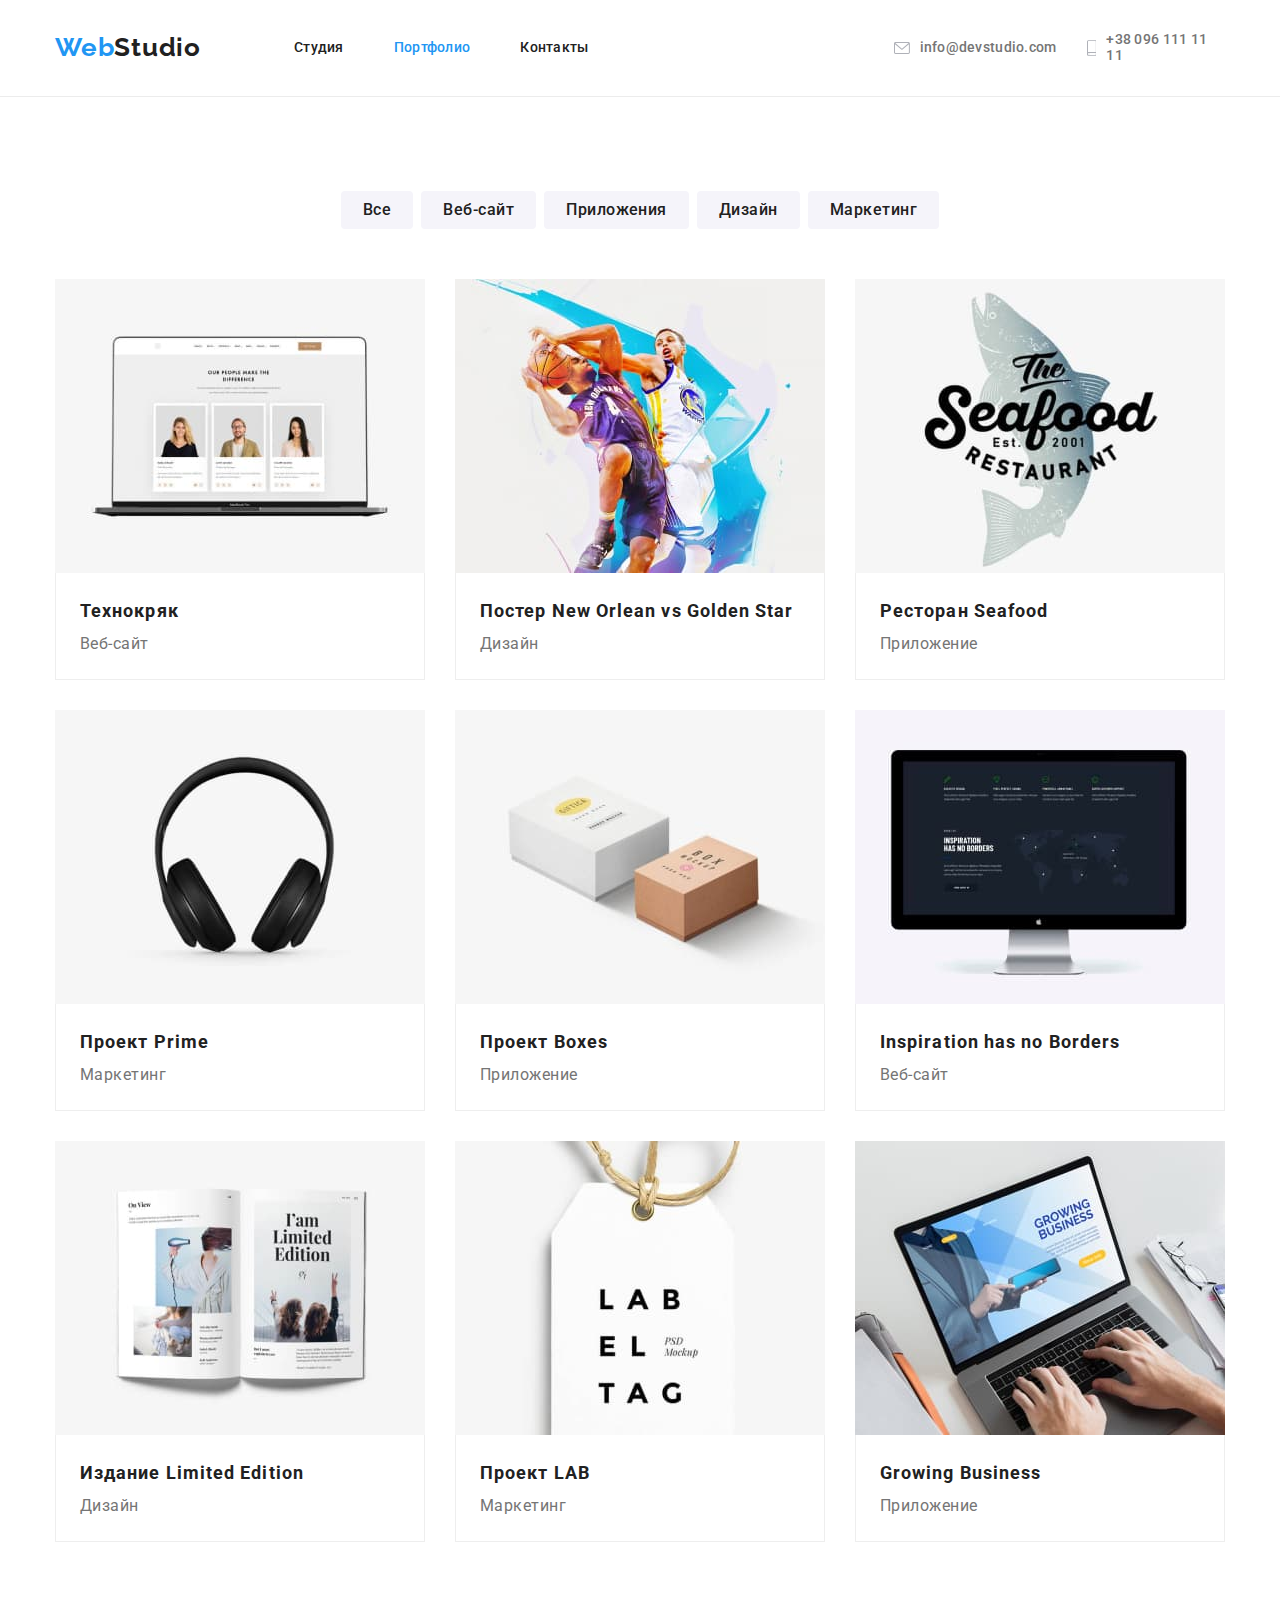
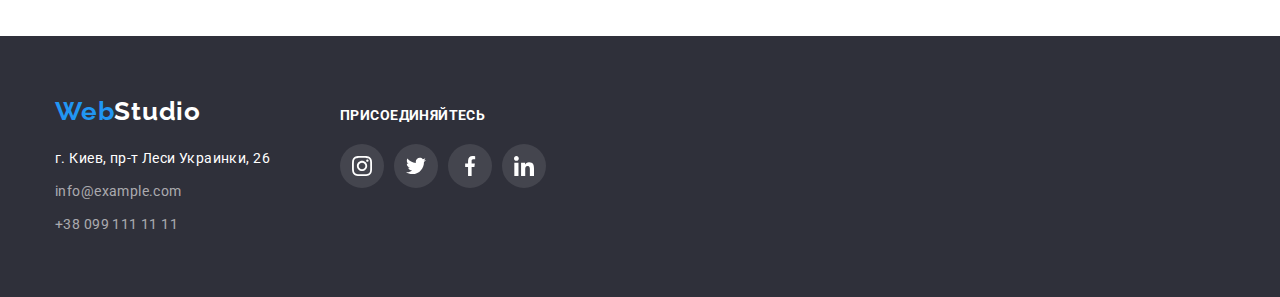
==== portfolio.html @ 17015af3 "copy-paste" ====
<!DOCTYPE html>
<html lang="ru">

<head>
    <meta charset="UTF-8">
    <meta http-equiv="X-UA-Compatible" content="IE=edge">
    <meta name="viewport" content="width=device-width, initial-scale=1.0">

    <link rel="preconnect" href="https://fonts.googleapis.com">
    <link rel="preconnect" href="https://fonts.gstatic.com" crossorigin>
    <link href="https://fonts.googleapis.com/css2?family=Raleway:wght@700&family=Roboto:wght@400;500;700;900&display=swap"
    rel="stylesheet">
    <link rel="stylesheet" href="https://cdnjs.cloudflare.com/ajax/libs/modern-normalize/1.1.0/modern-normalize.min.css">
    <link rel="stylesheet" href="./css/styles.css" />
    <title>Портфолио</title>
</head>

<body>
    <header>
        <div class="container navigation">
            <!-- Главная навигация -->
            <nav class="main-nav">
                <!-- Лого -->
                <a href="/" class="logo-header">Web<span class="logo-black">Studio</span></a>
                <!-- Навигация на другие страницы -->
                <ul class="site-nav list">
                    <li class="item"><a href="./index.html" class="link">Студия</a></li>
                    <li class="item"><a href="./portfolio.html" class="link current">Портфолио</a></li>
                    <li class="item"><a href="./contacts" class="link">Контакты</a></li>
                </ul>
            </nav>
            <ul class="contact list">
                <!-- Ссылка на адрес электронной почты  -->
                <li class="item">
                    <a class="link" href="mailto:info@devstudio.com">
                        <svg class="mail-icon">
                            <use href="./images/icons-defs.svg#icon-envelope">
                            </use>
                        </svg>
                        info@devstudio.com
                    </a>
                </li>
                <!-- Ссылка на телефонный номер -->
                <li class="item">
                    <a class="link" href="tel:+380961111111">
                        <svg class="phone-icon">
                            <use href="./images/icons-defs.svg#icon-phone">
                            </use>
                        </svg>
                        +38 096 111 11 11
                    </a>
                </li>
            </ul>
        </div>
    </header>   
    <main>
        <section>
        <div class="container section">
        <h1 class="portfolio-title hide">Портфолио</h1>
            <ul class="buttons list">
                <li class="item"><button class="button all" type="button">Все</button></li>
                <li class="item"><button class="button site" type="button">Веб-сайт</button></li>
                <li class="item"><button class="button app" type="button">Приложения</button></li>
                <li class="item"><button class="button design" type="button">Дизайн</button></li>
                <li class="item"><button class="button marketing" type="button">Маркетинг</button></li>
            </ul>    
            
            <ul class="project-cards list">
                <li class="project-item">
                    <a href="">
                        <img class="img-no-gap" src="./images/imgtechkrya.jpg" alt="Технокряк" width="370" />
                        <div class="btm-border">
                            <h2 class="title">Технокряк</h2>
                            <p>Веб-сайт</p>
                        </div>
                    </a>
                </li>
                <li class="project-item">
                    <a href="">
                        <img class="img-no-gap" src="./images/imgbb.jpg" alt="Постер New Orlean vs Golden Star" width="370" />
                        <div class="btm-border">
                            <h2 class="title">Постер New Orlean vs Golden Star</h2>
                            <p>Дизайн</p>
                        </div>
                    </a>
                </li>
                <li class="project-item">
                    <a href="">
                        <img class="img-no-gap" src="./images/imgseafood.jpg" alt="" width="370" />
                        <div class="btm-border">
                            <h2 class="title">Ресторан Seafood</h2>
                            <p>Приложение</p>
                        </div>
                    </a>
                </li>
                <li class="project-item">
                    <a href="">
                        <img class="img-no-gap" src="./images/imgprime.jpg" alt="Проект Prime" width="370" />
                        <div class="btm-border">
                            <h2 class="title">Проект Prime</h2>
                            <p>Маркетинг</p>
                        </div>
                    </a>
                </li>
                <li class="project-item">
                    <a href="">
                        <img class="img-no-gap" src="./images/imgboxes.jpg" alt="Проект Boxes" width="370" />
                        <div class="btm-border">
                            <h2 class="title">Проект Boxes</h2>
                            <p>Приложение</p>
                        </div>
                    </a>
                </li>
                <li class="project-item">
                    <a href="">
                        <img class="img-no-gap" src="./images/imginsp.jpg" alt="Inspiration has no Borders" width="370" />
                        <div class="btm-border">
                            <h2 class="title">Inspiration has no Borders</h2>
                            <p>Веб-сайт</p>
                        </div>
                    </a>
                </li>
                <li class="project-item">
                    <a href="">
                        <img class="img-no-gap" src="./images/imglimedi.jpg" alt="Издание Limited Edition" width="370" />
                        <div class="btm-border">
                            <h2 class="title">Издание Limited Edition</h2>
                            <p>Дизайн</p>
                        </div>
                    </a>
                </li>
                <li class="project-item">
                    <a href="">
                        <img class="img-no-gap" src="./images/imglab.jpg" alt="Проект LAB" width="370" />
                        <div class="btm-border">
                            <h2 class="title">Проект LAB</h2>
                            <p>Маркетинг</p>
                        </div>
                    </a>
                </li>
                <li class="project-item">
                    <a href="">
                        <img class="img-no-gap" src="./images/imggrowbus.jpg" alt="Growing Business" width="370" />
                        <div class="btm-border">
                            <h2 class="title">Growing Business</h2>
                            <p>Приложение</p>
                        </div>
                    </a>
                </li>
            </ul>
        </div>
        </section>
    </main>
        <footer class="footer">
            <div class="container">
                <div class="wraper">
                    <!-- Лого -->
                    <a href="/" class="logo-footer">Web<span class="logo-white">Studio</span></a>
                    <address>
                        <ul class="address list">
                            <!-- Ссылка на на карту с указанным адресом -->
                            <li class="item"><a class="map" href="https://goo.gl/maps/9BJSukgXdeU1Tu847" target="_blank"
                                    rel="noopener">г. Киев, пр-т Леси Украинки, 26</a></li>
                            <!-- Ссылка на адрес электронной почты  -->
                            <li class="item"><a class="link" href="mailto:info@example.com">info@example.com</a></li>
                            <!-- Ссылка на телефонный номер -->
                            <li class="item"><a class="link" href="tel:+380991111111">+38 099 111 11 11</a></li>
                        </ul>
                    </address>
                </div>
                <div class="join">
                    <p class="join-heading">присоединяйтесь</p>
                        <ul class="socials list">
                            <li class="social">
                                <a href="" class="link icon-instgram">
                                    <svg class="social-icon">
                                        <use href="./images/icons-defs.svg#icon-instagram-2">
                                        </use>
                                    </svg>
                                </a>
                            </li>
                            <li class="social">
                                <a href="" class="link icon-twitter">
                                    <svg class="social-icon">
                                        <use href="./images/icons-defs.svg#icon-twitter-1">
                                        </use>
                                    </svg>
                                </a>
                            </li>
                            <li class="social">
                                <a href="" class="link icon-facebook">
                                    <svg class="social-icon">
                                        <use href="./images/icons-defs.svg#icon-facebook-1">
                                        </use>
                                    </svg>
                                </a>
                            </li>
                            <li class="social">
                                <a href="" class="link icon-linkedin">
                                    <svg class="social-icon">
                                        <use href="./images/icons-defs.svg#icon-linkedin-1">
                                        </use>
                                    </svg>
                                </a>
                            </li>
                        </ul>
                </div>
            </div>
        </footer>
</body>
---- css/styles.css ----
*,
*::before,
*::after {
  box-sizing: border-box;
}

:root {
  --primary-text-color: #757575;
  --secondary-text-color: #212121;
  --white-color: #ffffff;
  --accent-color: #2196f3;
  --main-background-color: #ffffff;
  --secondary-background-color: #f5f4fa;
  --footer-color: #2f303a;
  --icon-primary-color: #afb1b8;
}

header {
  border-bottom: 1px solid #ececec;
  background: var(--white-color);
}

body {
  background-color: var(--main-background-color);
  color: var(--primary-text-color);

  font-family: Roboto, sans-serif;
  font-size: 14px;
  letter-spacing: 0.03em;
}

footer {
  background: var(--footer-color);
}

address {
  font-style: normal;

  line-height: 1.71;
  margin-top: 20px;
}

.wraper {
}

ul {
  padding-inline-start: 0px;
  margin-block-start: 1em;
  margin-block-end: 1em;
}

h1,
h2,
h3,
h4,
h5,
h6,
p {
  margin-block-start: 0;
  margin-block-end: 0;
}

.img-no-gap {
  display: block;
}

.vector {
  display: block;
}

.container {
  width: 1200px;
  padding: 0 15px;
  margin: 0 auto;
}

.footer .container {
  display: flex;
  align-items: baseline;
  padding-top: 60px;
  padding-bottom: 60px;
}

.section {
  padding-top: 94px;
  padding-bottom: 94px;
}

.container .section {
  padding-top: 0px;
  padding-bottom: 94px;
}

.hide {
  position: absolute;
  width: 1px;
  height: 1px;
  margin: -1px;
  border: 0;
  padding: 0;
  white-space: nowrap;
  clip-path: inset(100%);
  clip: rect(0 0 0 0);
  overflow: hidden;
}

/* Logo */

.logo-header {
  font-family: "Raleway";
  font-weight: 700;
  font-size: 26px;
  line-height: 1.19;

  letter-spacing: 0.03em;

  color: var(--accent-color);

  text-decoration: none;
}

.logo-black {
  font-family: "Raleway";

  font-weight: 700;
  font-size: 26px;
  line-height: 1.19;
  color: var(--secondary-text-color);

  letter-spacing: 0.03em;

  text-decoration: none;
}

.logo-white {
  font-family: "Raleway";
  font-weight: 700;
  font-size: 26px;
  line-height: 1.19;

  color: var(--white-color);
  text-decoration: none;
}

.logo-footer {
  font-family: "Raleway";
  font-weight: 700;
  font-size: 26px;
  line-height: 1.19;

  letter-spacing: 0.03em;

  color: var(--accent-color);
  text-decoration: none;
}

/* List */

.list {
  list-style: none;
  padding: 0;
  margin: 0;
}

/* Site nav */

.main-nav {
  display: flex;
  align-items: center;
}

.site-nav {
  display: flex;
  margin-left: 93px;
  padding-top: 32px;
  padding-bottom: 32px;

  font-weight: 500;
  font-size: 14px;
  line-height: 1.14;
  letter-spacing: 0.02em;
}

.navigation {
  display: flex;
}

.site-nav .item + .item {
  margin-left: 50px;
}

.contact {
  display: flex;
  align-items: center;
  margin-left: 305px;

  font-weight: 500;
  font-size: 14px;
  line-height: 1.14;
  letter-spacing: 0.02em;
}

.contact .item + .item {
  margin-left: 30px;
}

/* .contact-link:hover,
.contact-link:focus {
  color: var(--accent-color);
  fill: var(--accent-color);
} */

.site-nav .link {
  padding: 32px 0;
  text-decoration: none;
  color: var(--secondary-text-color);
}
.site-nav .link:hover,
.site-nav .link:focus {
  color: var(--accent-color);
}
.site-nav .link.current {
  color: var(--accent-color);
}
.contact .link {
  align-items: center;
  display: flex;
  padding: 32px 0;
  text-decoration: none;
  color: var(--primary-text-color);
}
.contact .link:hover,
.contact .link:focus {
  color: var(--accent-color);
}

.contact .link:hover .mail-icon {
  fill: var(--accent-color);
}
.contact .link:focus .mail-icon {
  fill: var(--accent-color);
}

.contact .link:hover .phone-icon {
  fill: var(--accent-color);
}
.contact .link:focus .phone-icon {
  fill: var(--accent-color);
}
/* Hero */

.hero {
  background-color: var(--footer-color);

  text-align: center;
}

.overlay {
  max-width: 2000px;
  margin-left: auto;
  margin-right: auto;

  background-image: linear-gradient(
      to right,
      rgba(47, 48, 58, 0.4),
      rgba(47, 48, 58, 0.4)
    ),
    url(../images/hero_background.jpg);
  background-repeat: no-repeat;
  background-position: center;
  background-size: cover;
}

.hero-heading {
  display: block;

  font-weight: 900;
  font-size: 44px;
  line-height: 1.36;
  text-align: center;
  letter-spacing: 0.06em;
  text-transform: uppercase;

  color: var(--white-color);

  padding-top: 200px;
}

.hero-button {
  background-color: var(--accent-color);
  color: var(--white-color);
  cursor: pointer;

  box-shadow: 0px 4px 4px rgba(0, 0, 0, 0.15);
  border-radius: 4px;
  border: none;

  letter-spacing: 0.06em;

  padding: 10px 32px;
  margin-top: 30px;
  margin-bottom: 200px;
}

.button-center {
  /* Заказать услугу */

  font-weight: 700;
  font-size: 16px;
  line-height: 1.87;

  letter-spacing: 0.06em;
}

/* Features */

.features .list {
  display: flex;
  flex-wrap: wrap;
}

.feature-card {
  width: 270px;
  margin-right: 30px;
}

.feature-card:nth-child(4n) {
  margin-right: 0px;
}

.features .title {
  color: var(--secondary-text-color);

  font-size: 36px;
  line-height: 1.16;

  letter-spacing: 0.03em;
}

.feature-title {
  font-weight: 700;
  font-size: 14px;
  line-height: 1.14;
  letter-spacing: 0.03em;
  text-transform: uppercase;

  color: var(--secondary-text-color);

  margin-bottom: 10px;
}

.features .text {
  font-weight: 400;
  font-size: 14px;
  line-height: 1.71;

  letter-spacing: 0.03em;
}

/* Work */

.work {
  padding-top: 0px;
}

.thumb {
  background: var(--secondary-background-color);
  display: flex;
  align-items: center;
  justify-content: center;
  height: 120px;
  margin-bottom: 30px;
}

.feature-icon {
  width: 70px;
  height: 70px;
  color: var(--white-color);
  fill: var(--icon-primary-color);
}

.project-item {
  width: 370px;

  margin-top: 30px;
  margin-right: 30px;
}
.project-item:nth-child(3n) {
  margin-right: 0px;
}

.project-cards {
  margin-top: -30px;
  margin-right: -30px;
  display: flex;
  flex-wrap: wrap;
}

.btm-border {
  border-bottom: 1px solid #eeeeee;
  border-left: 1px solid #eeeeee;
  border-right: 1px solid #eeeeee;

  padding: 20px 24px;
}

.work-item {
  display: flex;
  flex-wrap: wrap;
  width: 370px;
  margin-right: 30px;
}

.work .title {
  font-size: 36px;
  line-height: 1.16;
  letter-spacing: 0.03em;
  text-align: center;

  color: var(--secondary-text-color);
}

.work .list {
  display: flex;
  flex-wrap: wrap;
  margin-top: 50px;
}

.list.item::nth-child(3n) {
  margin-right: 0px;
}

.work-item:nth-child(3n) {
  margin-right: 0px;
}

/* Team */

.team {
  background-color: var(--secondary-background-color);
}

.item-card {
  width: 270px;
  background: #ffffff;
  box-shadow: 0px 1px 3px rgb(0 0 0 / 12%), 0px 1px 1px rgb(0 0 0 / 14%),
    0px 2px 1px rgb(0 0 0 / 20%);
  border-radius: 0px 0px 4px 4px;
}

.team .title {
  font-size: 36px;
  line-height: 1.16;
  text-align: center;
  letter-spacing: 0.03em;

  color: var(--secondary-text-color);
}

.team .list {
  margin-top: 50px;
  display: flex;
}

.member-title {
  top: 1925px;

  font-weight: 500;
  font-size: 16px;
  line-height: 1.18;

  text-align: center;
  letter-spacing: 0.03em;

  color: var(--secondary-text-color);
}

.team .text {
  margin-top: 10px;
  font-size: 16px;
  line-height: 1.18;

  text-align: center;
  letter-spacing: 0.03em;
}

.list .item-card {
  margin-right: 30px;
}

.list .item-card:nth-child(4n) {
  margin-right: 0px;
}

.bottom-card {
  padding: 30px 0px;
}

/* ДЗ на проверке */

.item-card .social {
  margin-right: 10px;
}

.item-card .social:nth-child(4n) {
  margin-right: 0px;
}

.socials {
  align-items: center;
  justify-content: center;
  padding: 0;
  margin-top: 16px;
}

.socials.list {
  margin-top: 16px;
}

/* button */

/* button-icon */
.social-icon {
  padding: 12px;
  width: 44px;
  height: 44px;
  color: var(--white-color);
  fill: var(--icon-primary-color);
}

.social .link {
  border-radius: 50%;
  background: rgba(255, 255, 255, 0.1);

  display: flex;
}

.team-link {
  color: tomato;
  background-color: var(--accent-color);
}

.social .link:hover,
.social .link:focus {
  background: var(--accent-color);
}

.social .link:hover .social-icon {
  fill: var(--white-color);
}
.social .link:focus .social-icon {
  fill: var(--white-color);
}

.mail-icon {
  margin-right: 10px;
  width: 16px;
  height: 12px;
  color: var(--white-color);
  fill: var(--icon-primary-color);
}

.phone-icon {
  margin-right: 10px;
  width: 10px;
  height: 16px;
  color: var(--white-color);
  fill: var(--icon-primary-color);
}

/* Эта часть на проверке */

/* Button */

.buttons {
  margin-bottom: 50px;

  display: flex;
  justify-content: center;
}

.buttons .item + .item {
  margin-left: 8px;
}

.button {
  cursor: pointer;
  background-color: var(--secondary-background-color);
  color: var(--secondary-text-color);
  border-radius: 4px;

  text-align: center;

  font-family: "Roboto";
  font-weight: 500;
  font-size: 16px;
  line-height: 1.62;
  letter-spacing: 0.03em;
  border: none;

  padding: 6px 22px;
}
.button:hover {
  background-color: var(--accent-color);
  color: var(--secondary-background-color);
}
.button:focus {
  background-color: var(--accent-color);
  color: var(--secondary-background-color);
}

.button.marketing:hover,
.button.marketing:focus,
.button.design:hover,
.button.design:focus,
.button.app:hover,
.button.app:focus,
.button.site:hover,
.button.site:focus,
.button.all:hover,
.button.all:focus {
  box-shadow: 0px 3px 1px rgba(0, 0, 0, 0.1), 0px 1px 2px rgba(0, 0, 0, 0.08),
    0px 2px 2px rgba(0, 0, 0, 0.12);
}

.filters .button {
  font-family: "Roboto";

  font-weight: 500;
  font-size: 16px;
  line-height: 1.62;

  text-align: center;
  letter-spacing: 0.03em;
  border: none;
}

/* Projects */

.title {
  font-family: "Roboto";
  font-style: normal;
  font-weight: 700;
  font-size: 18px;
  line-height: 2;

  letter-spacing: 0.06em;

  color: var(--secondary-text-color);
}

.features .title,
.projects-title,
.filters .title {
  visibility: hidden;
}

p {
  line-height: 30px;
  font-size: 16px;
  letter-spacing: 0.03em;
}

/* Clients */

.clients .title {
  font-size: 36px;
  line-height: 1.16;
  text-align: center;
  letter-spacing: 0.03em;

  color: var(--secondary-text-color);
}

.clients .list {
  margin-top: 50px;
  display: flex;
}

.clients li {
  width: 170px;
  height: 92px;
  margin-right: 30px;
}

.clients li:nth-child(6n) {
  margin-right: 0px;
}

.clients svg {
  padding: 16px 32px;
  width: 170px;
  height: 92px;

  outline: 1px solid var(--icon-primary-color);
  border-radius: 4px;
}

/* .clients a {
  display: flex;
  width: 106px;
  height: 60px;
} */

.client-icon {
  padding: 12px;
  width: 44px;
  height: 44px;
  color: var(--accent-color);
  fill: var(--icon-primary-color);
}

.client .link:hover .client-icon {
  fill: var(--accent-color);
  outline-color: var(--accent-color);
}
.client .link:focus .client-icon {
  fill: var(--accent-color);
  outline-color: var(--accent-color);
}

/* Footer */

.address .item + .item {
  margin-top: 9px;
}

/* Links */
.map {
  color: var(--white-color);
  text-decoration: none;
}
.address .map:hover,
.address .map:focus {
  color: var(--accent-color);
}

.address .link {
  text-decoration: none;
  color: rgba(255, 255, 255, 0.6);
}
.address .link:hover,
.address .link:focus {
  color: var(--accent-color);
}

.join {
  margin-left: 70px;
}

.join .list {
  display: flex;
}

.join-heading {
  font-weight: 700;
  font-size: 14px;
  line-height: 1.14;
  text-transform: uppercase;
  color: var(--white-color);
}

.join .socials {
  margin-top: 20px;
}

.join .social {
  margin-right: 10px;
}

.join .social:nth-child(4n) {
  margin-right: 0px;
}

.project-cards a {
  display: block;
  text-decoration: none;
  color: var(--primary-text-color);
}

.project-cards a:hover {
  box-shadow: 0px 1px 1px rgba(0, 0, 0, 0.12), 0px 4px 4px rgba(0, 0, 0, 0.06),
    1px 4px 6px rgba(0, 0, 0, 0.16);
}
.project-cards a:focus {
  box-shadow: 0px 1px 1px rgba(0, 0, 0, 0.12), 0px 4px 4px rgba(0, 0, 0, 0.06),
    1px 4px 6px rgba(0, 0, 0, 0.16);
}

footer .social-icon {
  fill: var(--white-color);
}

/* Icons sprite */

.icon {
  display: inline-block;
  width: 1em;
  height: 1em;
  stroke-width: 0;
  stroke: currentColor;
  fill: currentColor;
}
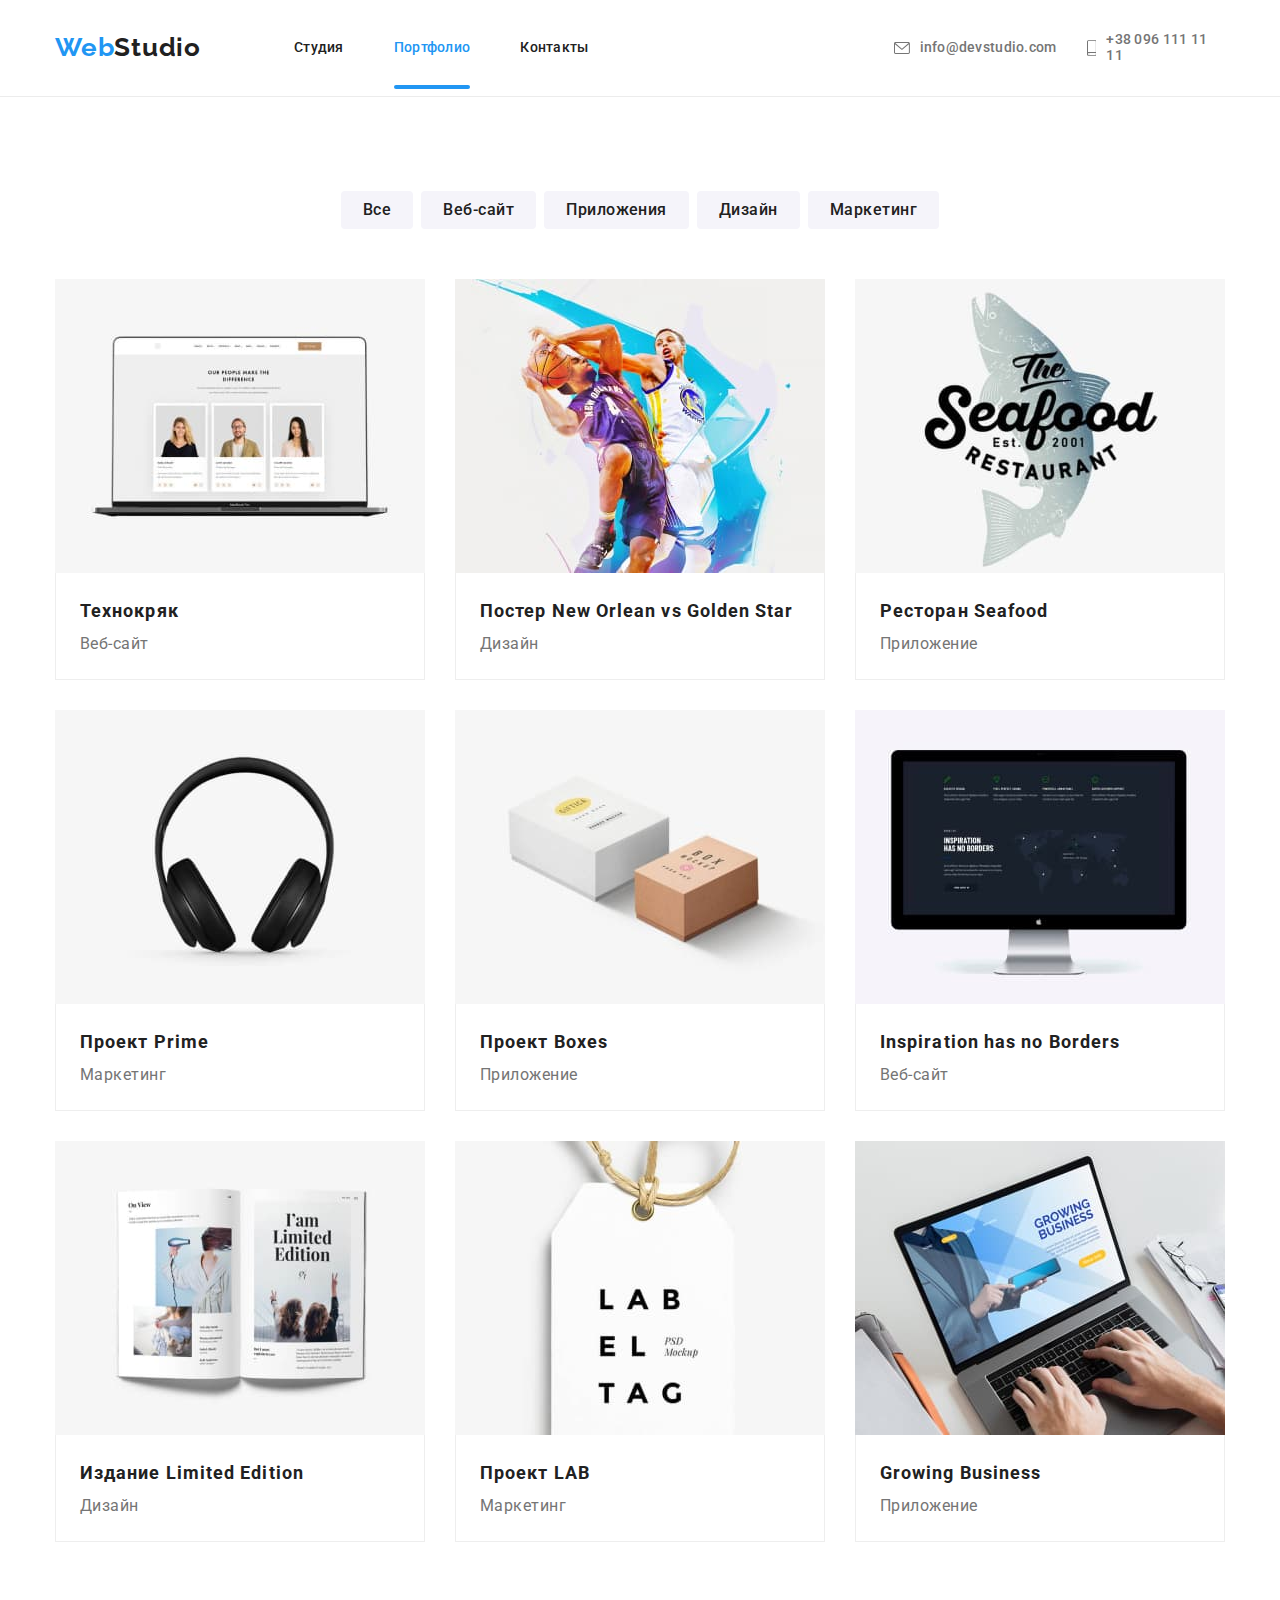
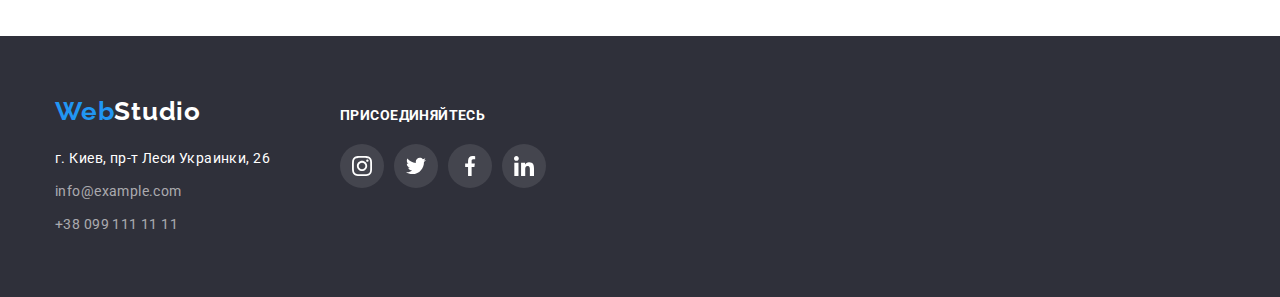
==== commit 8429f5b1: "Saved transitions for all links" ====
--- a/portfolio.html
+++ b/portfolio.html
@@ -68,7 +68,10 @@
             <ul class="project-cards list">
                 <li class="project-item">
                     <a href="">
-                        <img class="img-no-gap" src="./images/imgtechkrya.jpg" alt="Технокряк" width="370" />
+                        <div class="project-thumb">
+                            <p class="project-text">Ресурс предлагает комплексные предложения с разным уровнем функционала и сервисов. Все это позволит посетителю получить исчерпывающие сведения о компании или частном лице.</p>
+                            <img class="img-no-gap" src="./images/imgtechkrya.jpg" alt="Технокряк" width="370" />
+                        </div>
                         <div class="btm-border">
                             <h2 class="title">Технокряк</h2>
                             <p>Веб-сайт</p>
@@ -77,7 +80,10 @@
                 </li>
                 <li class="project-item">
                     <a href="">
-                        <img class="img-no-gap" src="./images/imgbb.jpg" alt="Постер New Orlean vs Golden Star" width="370" />
+                        <div class="project-thumb">
+                            <p class="project-text">Lorem ipsum, dolor sit amet consectetur adipisicing elit. Repudiandae nostrum consequuntur impedit magni suscipit, modi odio quibusdam praesentium odit nihil unde iure!</p>
+                            <img class="img-no-gap" src="./images/imgbb.jpg" alt="Постер New Orlean vs Golden Star" width="370" />
+                        </div>
                         <div class="btm-border">
                             <h2 class="title">Постер New Orlean vs Golden Star</h2>
                             <p>Дизайн</p>
@@ -86,7 +92,11 @@
                 </li>
                 <li class="project-item">
                     <a href="">
-                        <img class="img-no-gap" src="./images/imgseafood.jpg" alt="" width="370" />
+                        <div class="project-thumb">
+                            <p class="project-text">Lorem ipsum, dolor sit amet consectetur adipisicing elit. Repudiandae nostrum consequuntur impedit magni
+                                suscipit, modi odio quibusdam praesentium odit nihil unde iure!</p>
+                            <img class="img-no-gap" src="./images/imgseafood.jpg" alt="" width="370" />
+                        </div>
                         <div class="btm-border">
                             <h2 class="title">Ресторан Seafood</h2>
                             <p>Приложение</p>
@@ -95,7 +105,11 @@
                 </li>
                 <li class="project-item">
                     <a href="">
-                        <img class="img-no-gap" src="./images/imgprime.jpg" alt="Проект Prime" width="370" />
+                        <div class="project-thumb">
+                            <p class="project-text">Lorem ipsum, dolor sit amet consectetur adipisicing elit. Repudiandae nostrum consequuntur impedit magni
+                                suscipit, modi odio quibusdam praesentium odit nihil unde iure!</p>
+                            <img class="img-no-gap" src="./images/imgprime.jpg" alt="Проект Prime" width="370" />
+                        </div>    
                         <div class="btm-border">
                             <h2 class="title">Проект Prime</h2>
                             <p>Маркетинг</p>
@@ -104,7 +118,11 @@
                 </li>
                 <li class="project-item">
                     <a href="">
-                        <img class="img-no-gap" src="./images/imgboxes.jpg" alt="Проект Boxes" width="370" />
+                        <div class="project-thumb">
+                            <p class="project-text">Lorem ipsum, dolor sit amet consectetur adipisicing elit. Repudiandae nostrum consequuntur impedit magni
+                                suscipit, modi odio quibusdam praesentium odit nihil unde iure!</p>
+                            <img class="img-no-gap" src="./images/imgboxes.jpg" alt="Проект Boxes" width="370" />
+                        </div>
                         <div class="btm-border">
                             <h2 class="title">Проект Boxes</h2>
                             <p>Приложение</p>
@@ -113,7 +131,11 @@
                 </li>
                 <li class="project-item">
                     <a href="">
-                        <img class="img-no-gap" src="./images/imginsp.jpg" alt="Inspiration has no Borders" width="370" />
+                        <div class="project-thumb">
+                            <p class="project-text">Lorem ipsum, dolor sit amet consectetur adipisicing elit. Repudiandae nostrum consequuntur impedit magni
+                                suscipit, modi odio quibusdam praesentium odit nihil unde iure!</p>
+                            <img class="img-no-gap" src="./images/imginsp.jpg" alt="Inspiration has no Borders" width="370" />
+                        </div>
                         <div class="btm-border">
                             <h2 class="title">Inspiration has no Borders</h2>
                             <p>Веб-сайт</p>
@@ -122,7 +144,11 @@
                 </li>
                 <li class="project-item">
                     <a href="">
-                        <img class="img-no-gap" src="./images/imglimedi.jpg" alt="Издание Limited Edition" width="370" />
+                        <div class="project-thumb">
+                            <p class="project-text">Lorem ipsum, dolor sit amet consectetur adipisicing elit. Repudiandae nostrum consequuntur impedit magni
+                                suscipit, modi odio quibusdam praesentium odit nihil unde iure!</p>
+                            <img class="img-no-gap" src="./images/imglimedi.jpg" alt="Издание Limited Edition" width="370" />
+                        </div>
                         <div class="btm-border">
                             <h2 class="title">Издание Limited Edition</h2>
                             <p>Дизайн</p>
@@ -131,7 +157,11 @@
                 </li>
                 <li class="project-item">
                     <a href="">
-                        <img class="img-no-gap" src="./images/imglab.jpg" alt="Проект LAB" width="370" />
+                        <div class="project-thumb">
+                            <p class="project-text">Lorem ipsum, dolor sit amet consectetur adipisicing elit. Repudiandae nostrum consequuntur impedit magni
+                                suscipit, modi odio quibusdam praesentium odit nihil unde iure!</p>
+                            <img class="img-no-gap" src="./images/imglab.jpg" alt="Проект LAB" width="370" />
+                        </div>
                         <div class="btm-border">
                             <h2 class="title">Проект LAB</h2>
                             <p>Маркетинг</p>
@@ -140,7 +170,11 @@
                 </li>
                 <li class="project-item">
                     <a href="">
-                        <img class="img-no-gap" src="./images/imggrowbus.jpg" alt="Growing Business" width="370" />
+                        <div class="project-thumb">
+                            <p class="project-text">Lorem ipsum, dolor sit amet consectetur adipisicing elit. Repudiandae nostrum consequuntur impedit magni
+                                suscipit, modi odio quibusdam praesentium odit nihil unde iure!</p>
+                            <img class="img-no-gap" src="./images/imggrowbus.jpg" alt="Growing Business" width="370" />
+                        </div>    
                         <div class="btm-border">
                             <h2 class="title">Growing Business</h2>
                             <p>Приложение</p>
--- a/css/styles.css
+++ b/css/styles.css
@@ -13,6 +13,7 @@
   --secondary-background-color: #f5f4fa;
   --footer-color: #2f303a;
   --icon-primary-color: #afb1b8;
+  --overlay-background: rgba(0, 0, 0, 0.2);
 }
 
 header {
@@ -185,6 +186,10 @@
   display: flex;
 }
 
+.site-nav .item {
+  position: relative;
+}
+
 .site-nav .item + .item {
   margin-left: 50px;
 }
@@ -204,16 +209,14 @@
   margin-left: 30px;
 }
 
-/* .contact-link:hover,
-.contact-link:focus {
-  color: var(--accent-color);
-  fill: var(--accent-color);
-} */
-
 .site-nav .link {
   padding: 32px 0;
   text-decoration: none;
   color: var(--secondary-text-color);
+
+  transition-property: color;
+  transition-duration: 250ms;
+  transition-timing-function: cubic-bezier(0.4, 0, 0.2, 1);
 }
 .site-nav .link:hover,
 .site-nav .link:focus {
@@ -222,12 +225,34 @@
 .site-nav .link.current {
   color: var(--accent-color);
 }
+
+.link.current::after {
+  display: block;
+  position: absolute;
+
+  content: "";
+  width: 100%;
+  height: 4px;
+  background-color: var(--accent-color);
+  border-radius: 2px;
+
+  bottom: -33px;
+}
+
+a .link.current {
+  position: relative;
+}
+
 .contact .link {
   align-items: center;
   display: flex;
   padding: 32px 0;
   text-decoration: none;
   color: var(--primary-text-color);
+
+  transition-property: color;
+  transition-duration: 250ms;
+  transition-timing-function: cubic-bezier(0.4, 0, 0.2, 1);
 }
 .contact .link:hover,
 .contact .link:focus {
@@ -253,10 +278,8 @@
   background-color: var(--footer-color);
 
   text-align: center;
-}
-
-.overlay {
-  max-width: 2000px;
+
+  max-width: 1600px;
   margin-left: auto;
   margin-right: auto;
 
@@ -269,6 +292,9 @@
   background-repeat: no-repeat;
   background-position: center;
   background-size: cover;
+
+  padding-top: 200px;
+  padding-bottom: 200px;
 }
 
 .hero-heading {
@@ -282,8 +308,6 @@
   text-transform: uppercase;
 
   color: var(--white-color);
-
-  padding-top: 200px;
 }
 
 .hero-button {
@@ -299,7 +323,6 @@
 
   padding: 10px 32px;
   margin-top: 30px;
-  margin-bottom: 200px;
 }
 
 .button-center {
@@ -395,6 +418,100 @@
   display: flex;
   flex-wrap: wrap;
 }
+
+/* ДЗ 5 ниже */
+
+.work-thumb {
+  position: relative;
+}
+
+.work-thumb::before {
+  display: inline-block;
+  position: absolute;
+  bottom: 0;
+  left: 0;
+  content: "";
+  width: 100%;
+  height: 70px;
+  background-color: rgba(47, 48, 58, 0.8);
+}
+
+.work-title {
+  position: absolute;
+
+  font-weight: 700;
+  font-size: 14px;
+  line-height: 1.14;
+  letter-spacing: 0.03em;
+  text-transform: uppercase;
+
+  padding: 27px 82px;
+  bottom: 0;
+  left: 0;
+
+  width: 100%;
+
+  color: var(--white-color);
+}
+
+.project-thumb {
+  overflow: hidden;
+  position: relative;
+}
+
+.project-thumb::before {
+  display: inline-block;
+  position: absolute;
+
+  content: "";
+  width: 100%;
+  height: 100%;
+  background-color: rgba(33, 150, 243, 0.9);
+
+  opacity: 0;
+  transform: translateY(100%);
+  transition: transform 250ms cubic-bezier(0.4, 0, 0.2, 1);
+}
+
+.project-thumb .project-text {
+  width: 100%;
+  padding: 63px 24px;
+
+  position: absolute;
+  top: 50%;
+  left: 50%;
+  transform: translateY(30%);
+  transition: transform 250ms cubic-bezier(0.4, 0, 0.2, 1);
+
+  color: var(--white-color);
+
+  font-size: 18px;
+  line-height: 1.55;
+
+  opacity: 0;
+
+}
+
+.project-cards a:hover .project-text {
+  transform: translate(-50%, -50%);
+  opacity: 1;
+}
+
+.project-cards a:hover .project-thumb::before {
+  transform: translateY(0);
+  opacity: 1;
+}
+
+.project-cards a:focus .project-text {
+  opacity: 1;
+}
+
+.project-cards a:focus .project-thumb::before {
+  /* transform: translateY(0) don't work */
+  opacity: 1;
+}
+
+/* ДЗ 5 конец */
 
 .btm-border {
   border-bottom: 1px solid #eeeeee;
@@ -526,18 +643,20 @@
   height: 44px;
   color: var(--white-color);
   fill: var(--icon-primary-color);
+
+  transition-property: fill;
+  transition-duration: 250ms;
+  transition-timing-function: cubic-bezier(0.4, 0, 0.2, 1);
 }
 
 .social .link {
   border-radius: 50%;
   background: rgba(255, 255, 255, 0.1);
-
-  display: flex;
-}
-
-.team-link {
-  color: tomato;
-  background-color: var(--accent-color);
+  display: flex;
+
+  transition-property: background-color;
+  transition-duration: 250ms;
+  transition-timing-function: cubic-bezier(0.4, 0, 0.2, 1);
 }
 
 .social .link:hover,
@@ -557,7 +676,11 @@
   width: 16px;
   height: 12px;
   color: var(--white-color);
-  fill: var(--icon-primary-color);
+  fill: var(--primary-text-color);
+
+  transition-property: fill;
+  transition-duration: 250ms;
+  transition-timing-function: cubic-bezier(0.4, 0, 0.2, 1);
 }
 
 .phone-icon {
@@ -565,7 +688,11 @@
   width: 10px;
   height: 16px;
   color: var(--white-color);
-  fill: var(--icon-primary-color);
+  fill: var(--primary-text-color);
+
+  transition-property: fill;
+  transition-duration: 250ms;
+  transition-timing-function: cubic-bezier(0.4, 0, 0.2, 1);
 }
 
 /* Эта часть на проверке */
@@ -599,7 +726,13 @@
   border: none;
 
   padding: 6px 22px;
-}
+
+  transition-property: background-color, color , box-shadow: 0px 0px 0px rgb(0 0 0 / 0%), 0px 0px 0px rgb(0 0 0 / 0%),
+    0px 0px 0px rgb(0 0 0 / 0%);
+  transition-duration: 250ms;
+  transition-timing-function: cubic-bezier(0.4, 0, 0.2, 1);
+}
+
 .button:hover {
   background-color: var(--accent-color);
   color: var(--secondary-background-color);
@@ -696,18 +829,17 @@
   border-radius: 4px;
 }
 
-/* .clients a {
-  display: flex;
-  width: 106px;
-  height: 60px;
-} */
-
 .client-icon {
   padding: 12px;
   width: 44px;
   height: 44px;
   color: var(--accent-color);
   fill: var(--icon-primary-color);
+  outline-color: var(--icon-primary-color);
+
+  transition-property: fill, outline-color;
+  transition-duration: 250ms;
+  transition-timing-function: cubic-bezier(0.4, 0, 0.2, 1);
 }
 
 .client .link:hover .client-icon {
@@ -729,6 +861,10 @@
 .map {
   color: var(--white-color);
   text-decoration: none;
+
+  transition-property: color;
+  transition-duration: 250ms;
+  transition-timing-function: cubic-bezier(0.4, 0, 0.2, 1);
 }
 .address .map:hover,
 .address .map:focus {
@@ -738,6 +874,10 @@
 .address .link {
   text-decoration: none;
   color: rgba(255, 255, 255, 0.6);
+
+  transition-property: color;
+  transition-duration: 250ms;
+  transition-timing-function: cubic-bezier(0.4, 0, 0.2, 1);
 }
 .address .link:hover,
 .address .link:focus {
@@ -776,6 +916,11 @@
   display: block;
   text-decoration: none;
   color: var(--primary-text-color);
+
+  transition-property: box-shadow: 0px 0px 0px rgb(0 0 0 / 0%), 0px 0px 0px rgb(0 0 0 / 0%),
+    0px 0px 0px rgb(0 0 0 / 0%);
+  transition-duration: 250ms;
+  transition-timing-function: cubic-bezier(0.4, 0, 0.2, 1);
 }
 
 .project-cards a:hover {
@@ -801,3 +946,56 @@
   stroke: currentColor;
   fill: currentColor;
 }
+
+/* backdrop & modal-window */
+
+.backdrop {
+  position: fixed;
+  top: 0;
+  left: 0;
+  width: 100%;
+  height: 100%;
+  background-color: var(--overlay-background);
+}
+
+.backdrop.is-hidden {
+  opacity: 0;
+  pointer-events: none;
+  visibility: hidden;
+}
+
+.modal {
+  position: absolute;
+  top: 50%;
+  left: 50%;
+  transform: translate(-50%, -50%);
+
+  height: 581px;
+  width: 528px;
+  background-color: var(--white-color);
+  box-shadow: 0px 1px 3px rgba(0, 0, 0, 0.12), 0px 1px 1px rgba(0, 0, 0, 0.14),
+    0px 2px 1px rgba(0, 0, 0, 0.2);
+  border-radius: 4px;
+}
+
+.close-modal {
+  position: absolute;
+  top: 8px;
+  right: 8px;
+
+  width: 30px;
+  height: 30px;
+  cursor: pointer;
+  border-radius: 50%;
+  border: 1px solid rgba(0, 0, 0, 0.1);
+  background-color: var(--white-color);
+}
+
+.modal-icon {
+  position: absolute;
+  width: 18px;
+  height: 18px;
+  top: 15px;
+  right: -4px;
+  transform: translate(-50%, -50%);
+}
